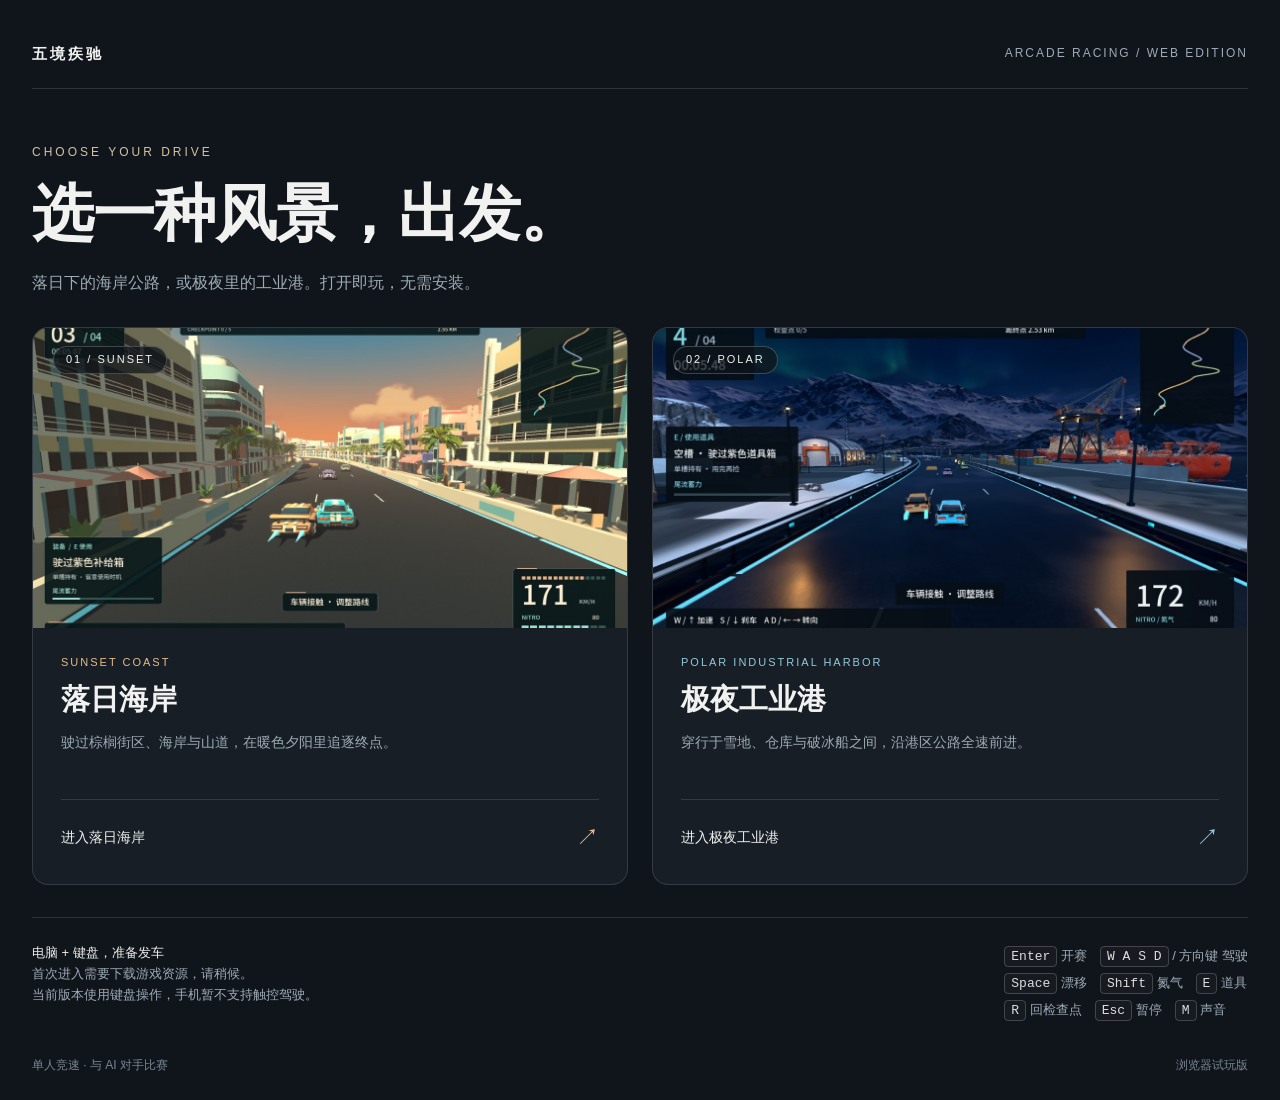
==== site/index.html @ e7e289bb "Publish Sunset Coast and Polar Harbor browser racing games" ====
<!doctype html>
<html lang="zh-CN">
<head>
<meta charset="utf-8">
<meta name="viewport" content="width=device-width,initial-scale=1">
<meta name="theme-color" content="#10151b">
<meta name="description" content="打开浏览器，驶入落日海岸与极夜工业港。两种风格，一场街机竞速。">
<title>五境疾驰 · 在线竞速</title>
<link rel="icon" href="sunset/game.icon.png">
<style>
:root{color-scheme:dark;--muted:#9eaab6;--line:#ffffff20}
*{box-sizing:border-box}body{margin:0;background:#10151b;color:#f1f2ef;font-family:Inter,"PingFang SC","Microsoft YaHei",sans-serif;line-height:1.6}
main{max-width:1320px;margin:auto;padding:42px 32px 28px}header{display:flex;justify-content:space-between;align-items:center;border-bottom:1px solid var(--line);padding-bottom:22px}
.brand{font-size:15px;font-weight:750;letter-spacing:3px}.edition{font-size:12px;color:var(--muted);letter-spacing:2px}
.intro{padding:54px 0 32px}.eyebrow{color:#d3c3a1;font-size:12px;letter-spacing:3px}.intro h1{font-size:clamp(36px,5vw,62px);font-weight:650;line-height:1.2;letter-spacing:-1px;margin:15px 0 18px}.intro p{color:var(--muted);margin:0;font-size:16px}
.games{display:grid;grid-template-columns:1fr 1fr;gap:24px}.game{display:block;color:inherit;text-decoration:none;border:1px solid var(--line);border-radius:16px;overflow:hidden;background:#171e26;transition:transform .2s,border-color .2s}.game:hover{transform:translateY(-4px);border-color:#ffffff65}.game:focus-visible{outline:3px solid #9edbe3;outline-offset:5px}
.picture{height:300px;position:relative;overflow:hidden;background:linear-gradient(145deg,#dcae78,#455f69)}.polar .picture{background:linear-gradient(145deg,#5c8598,#142d44)}.picture img{width:100%;height:100%;object-fit:cover;transition:transform .4s}.game:hover img{transform:scale(1.025)}
.number{position:absolute;left:20px;top:18px;background:#10151bbb;border:1px solid #ffffff35;padding:4px 12px;border-radius:20px;font-size:11px;letter-spacing:2px}
.content{padding:26px 28px 28px}.label{font-size:11px;color:#e7bc87;letter-spacing:2px}.polar .label{color:#91cbdc}h2{font-size:29px;margin:4px 0 9px;font-weight:600}.content p{font-size:14px;color:var(--muted);margin:0;min-height:46px}
.play{display:flex;align-items:center;justify-content:space-between;border-top:1px solid var(--line);margin-top:22px;padding-top:19px;font-size:14px}.arrow{font-size:23px;color:#e7bc87}.polar .arrow{color:#91cbdc}
.instructions{display:flex;gap:32px;justify-content:space-between;margin-top:32px;border-top:1px solid var(--line);padding-top:25px;color:var(--muted);font-size:13px}.instructions strong{color:#eee;font-weight:500}.keys{line-height:2}kbd{font:11px inherit;border:1px solid #ffffff30;border-radius:4px;padding:2px 6px;background:#ffffff07;color:#ddd}
footer{margin-top:32px;color:#788693;font-size:12px;display:flex;justify-content:space-between}
@media(max-width:750px){main{padding:24px 18px}.intro{padding-top:36px}.games{grid-template-columns:1fr}.picture{height:240px}.instructions{flex-direction:column;gap:14px}.edition{font-size:10px}.content{padding:22px}.intro p{font-size:14px}footer{gap:15px}}
@media(prefers-reduced-motion:reduce){*{transition:none!important}}
</style>
</head>
<body>
<main>
<header><span class="brand">五境疾驰</span><span class="edition">ARCADE RACING / WEB EDITION</span></header>
<section class="intro"><div class="eyebrow">CHOOSE YOUR DRIVE</div><h1>选一种风景，出发。</h1><p>落日下的海岸公路，或极夜里的工业港。打开即玩，无需安装。</p></section>
<section class="games" aria-label="选择赛车风格">
<a class="game sunset" href="sunset/"><div class="picture"><img src="images/sunset.jpg" alt="落日海岸游戏实机画面" width="1280" height="800"><span class="number">01 / SUNSET</span></div><div class="content"><div class="label">SUNSET COAST</div><h2>落日海岸</h2><p>驶过棕榈街区、海岸与山道，在暖色夕阳里追逐终点。</p><div class="play"><span>进入落日海岸</span><span class="arrow" aria-hidden="true">↗</span></div></div></a>
<a class="game polar" href="polar/"><div class="picture"><img src="images/polar.jpg" alt="极夜工业港游戏实机画面" width="1280" height="800"><span class="number">02 / POLAR</span></div><div class="content"><div class="label">POLAR INDUSTRIAL HARBOR</div><h2>极夜工业港</h2><p>穿行于雪地、仓库与破冰船之间，沿港区公路全速前进。</p><div class="play"><span>进入极夜工业港</span><span class="arrow" aria-hidden="true">↗</span></div></div></a>
</section>
<section class="instructions" aria-label="操作说明"><div><strong>电脑 + 键盘，准备发车</strong><br>首次进入需要下载游戏资源，请稍候。<br>当前版本使用键盘操作，手机暂不支持触控驾驶。</div><div class="keys"><kbd>Enter</kbd> 开赛　<kbd>W A S D</kbd> / 方向键 驾驶<br><kbd>Space</kbd> 漂移　<kbd>Shift</kbd> 氮气　<kbd>E</kbd> 道具<br><kbd>R</kbd> 回检查点　<kbd>Esc</kbd> 暂停　<kbd>M</kbd> 声音</div></section>
<footer><span>单人竞速 · 与 AI 对手比赛</span><span>浏览器试玩版</span></footer>
</main>
</body>
</html>
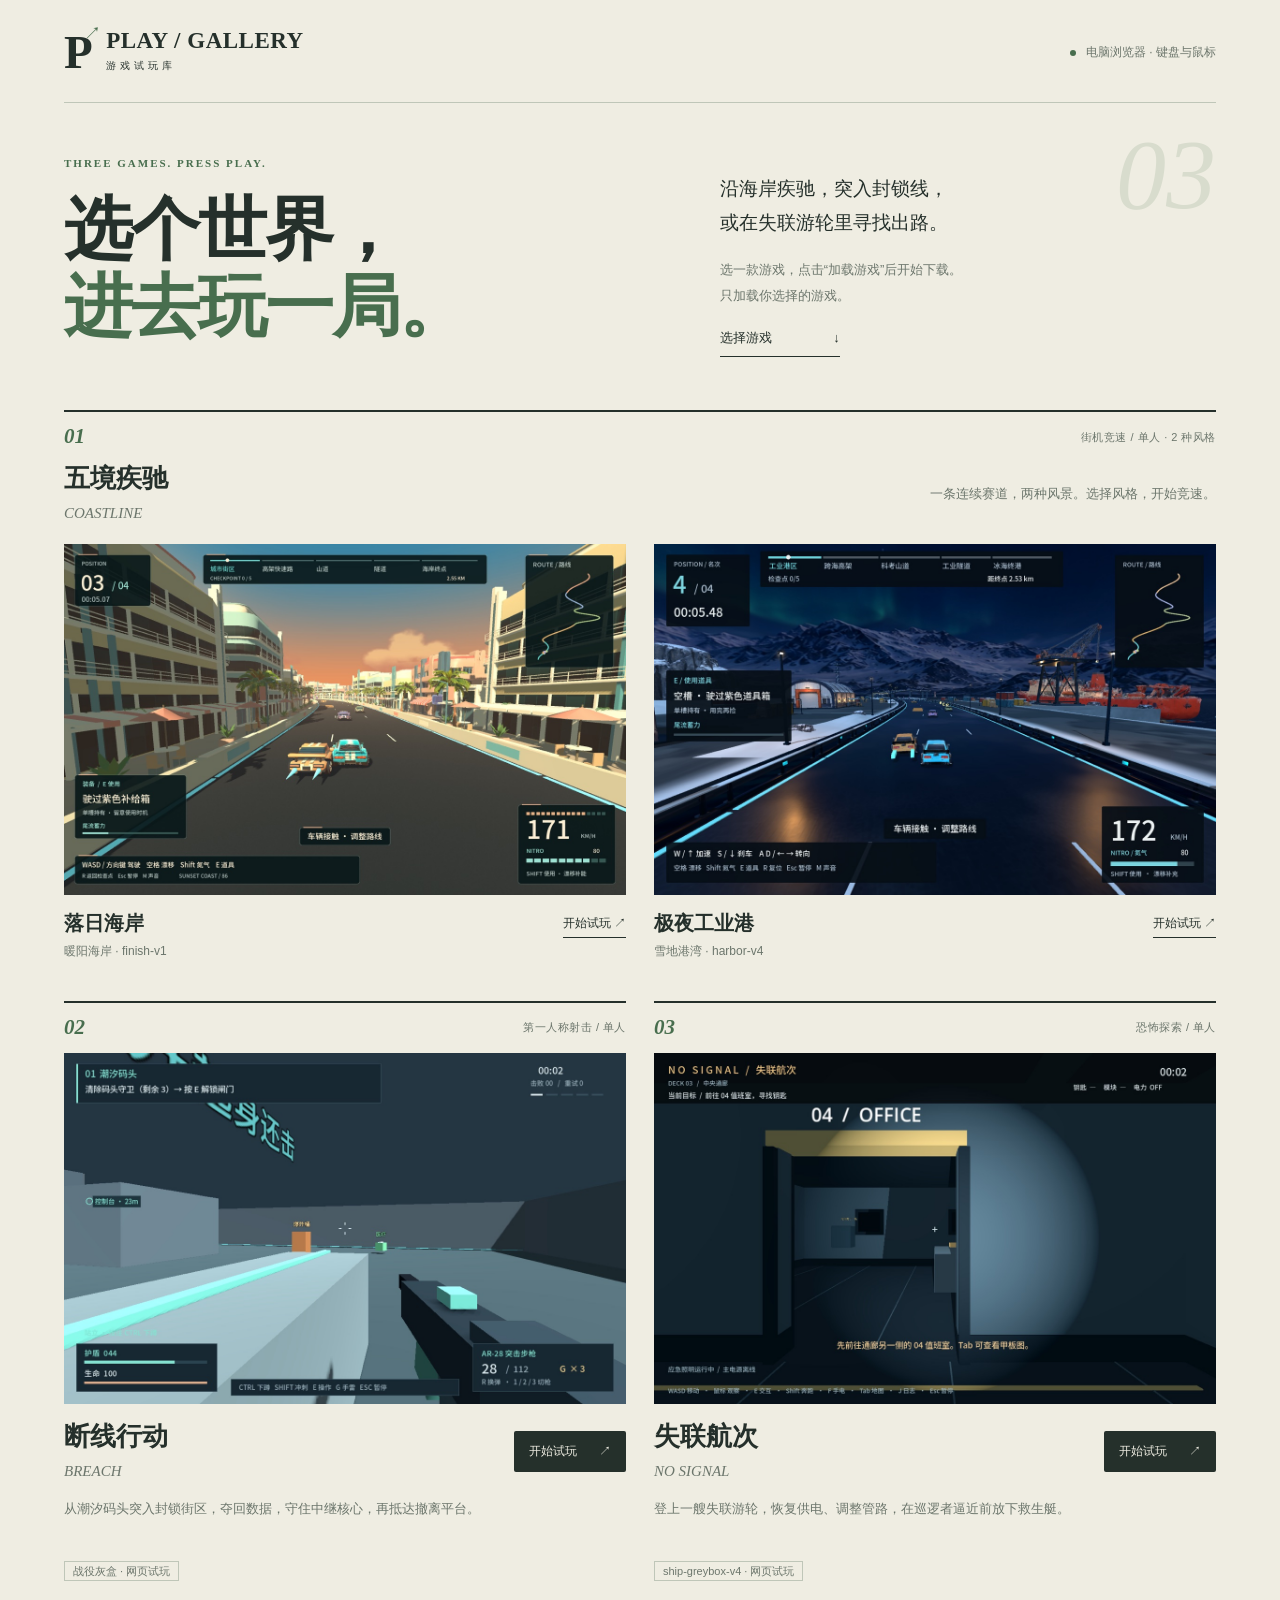
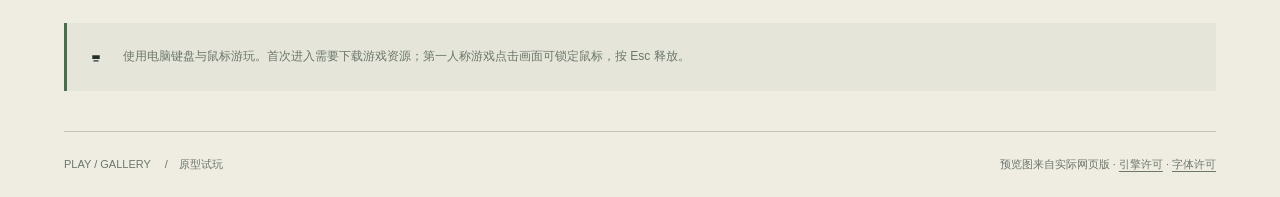
==== commit e9595414: "Add three-game gallery with click-to-load browser players" ====
--- a/site/index.html
+++ b/site/index.html
@@ -1,39 +1,21 @@
 <!doctype html>
-<html lang="zh-CN">
-<head>
-<meta charset="utf-8">
-<meta name="viewport" content="width=device-width,initial-scale=1">
-<meta name="theme-color" content="#10151b">
-<meta name="description" content="打开浏览器，驶入落日海岸与极夜工业港。两种风格，一场街机竞速。">
-<title>五境疾驰 · 在线竞速</title>
-<link rel="icon" href="sunset/game.icon.png">
-<style>
-:root{color-scheme:dark;--muted:#9eaab6;--line:#ffffff20}
-*{box-sizing:border-box}body{margin:0;background:#10151b;color:#f1f2ef;font-family:Inter,"PingFang SC","Microsoft YaHei",sans-serif;line-height:1.6}
-main{max-width:1320px;margin:auto;padding:42px 32px 28px}header{display:flex;justify-content:space-between;align-items:center;border-bottom:1px solid var(--line);padding-bottom:22px}
-.brand{font-size:15px;font-weight:750;letter-spacing:3px}.edition{font-size:12px;color:var(--muted);letter-spacing:2px}
-.intro{padding:54px 0 32px}.eyebrow{color:#d3c3a1;font-size:12px;letter-spacing:3px}.intro h1{font-size:clamp(36px,5vw,62px);font-weight:650;line-height:1.2;letter-spacing:-1px;margin:15px 0 18px}.intro p{color:var(--muted);margin:0;font-size:16px}
-.games{display:grid;grid-template-columns:1fr 1fr;gap:24px}.game{display:block;color:inherit;text-decoration:none;border:1px solid var(--line);border-radius:16px;overflow:hidden;background:#171e26;transition:transform .2s,border-color .2s}.game:hover{transform:translateY(-4px);border-color:#ffffff65}.game:focus-visible{outline:3px solid #9edbe3;outline-offset:5px}
-.picture{height:300px;position:relative;overflow:hidden;background:linear-gradient(145deg,#dcae78,#455f69)}.polar .picture{background:linear-gradient(145deg,#5c8598,#142d44)}.picture img{width:100%;height:100%;object-fit:cover;transition:transform .4s}.game:hover img{transform:scale(1.025)}
-.number{position:absolute;left:20px;top:18px;background:#10151bbb;border:1px solid #ffffff35;padding:4px 12px;border-radius:20px;font-size:11px;letter-spacing:2px}
-.content{padding:26px 28px 28px}.label{font-size:11px;color:#e7bc87;letter-spacing:2px}.polar .label{color:#91cbdc}h2{font-size:29px;margin:4px 0 9px;font-weight:600}.content p{font-size:14px;color:var(--muted);margin:0;min-height:46px}
-.play{display:flex;align-items:center;justify-content:space-between;border-top:1px solid var(--line);margin-top:22px;padding-top:19px;font-size:14px}.arrow{font-size:23px;color:#e7bc87}.polar .arrow{color:#91cbdc}
-.instructions{display:flex;gap:32px;justify-content:space-between;margin-top:32px;border-top:1px solid var(--line);padding-top:25px;color:var(--muted);font-size:13px}.instructions strong{color:#eee;font-weight:500}.keys{line-height:2}kbd{font:11px inherit;border:1px solid #ffffff30;border-radius:4px;padding:2px 6px;background:#ffffff07;color:#ddd}
-footer{margin-top:32px;color:#788693;font-size:12px;display:flex;justify-content:space-between}
-@media(max-width:750px){main{padding:24px 18px}.intro{padding-top:36px}.games{grid-template-columns:1fr}.picture{height:240px}.instructions{flex-direction:column;gap:14px}.edition{font-size:10px}.content{padding:22px}.intro p{font-size:14px}footer{gap:15px}}
-@media(prefers-reduced-motion:reduce){*{transition:none!important}}
-</style>
-</head>
-<body>
-<main>
-<header><span class="brand">五境疾驰</span><span class="edition">ARCADE RACING / WEB EDITION</span></header>
-<section class="intro"><div class="eyebrow">CHOOSE YOUR DRIVE</div><h1>选一种风景，出发。</h1><p>落日下的海岸公路，或极夜里的工业港。打开即玩，无需安装。</p></section>
-<section class="games" aria-label="选择赛车风格">
-<a class="game sunset" href="sunset/"><div class="picture"><img src="images/sunset.jpg" alt="落日海岸游戏实机画面" width="1280" height="800"><span class="number">01 / SUNSET</span></div><div class="content"><div class="label">SUNSET COAST</div><h2>落日海岸</h2><p>驶过棕榈街区、海岸与山道，在暖色夕阳里追逐终点。</p><div class="play"><span>进入落日海岸</span><span class="arrow" aria-hidden="true">↗</span></div></div></a>
-<a class="game polar" href="polar/"><div class="picture"><img src="images/polar.jpg" alt="极夜工业港游戏实机画面" width="1280" height="800"><span class="number">02 / POLAR</span></div><div class="content"><div class="label">POLAR INDUSTRIAL HARBOR</div><h2>极夜工业港</h2><p>穿行于雪地、仓库与破冰船之间，沿港区公路全速前进。</p><div class="play"><span>进入极夜工业港</span><span class="arrow" aria-hidden="true">↗</span></div></div></a>
-</section>
-<section class="instructions" aria-label="操作说明"><div><strong>电脑 + 键盘，准备发车</strong><br>首次进入需要下载游戏资源，请稍候。<br>当前版本使用键盘操作，手机暂不支持触控驾驶。</div><div class="keys"><kbd>Enter</kbd> 开赛　<kbd>W A S D</kbd> / 方向键 驾驶<br><kbd>Space</kbd> 漂移　<kbd>Shift</kbd> 氮气　<kbd>E</kbd> 道具<br><kbd>R</kbd> 回检查点　<kbd>Esc</kbd> 暂停　<kbd>M</kbd> 声音</div></section>
-<footer><span>单人竞速 · 与 AI 对手比赛</span><span>浏览器试玩版</span></footer>
-</main>
-</body>
-</html>
+<html lang="zh-CN"><head><meta charset="utf-8"><meta name="viewport" content="width=device-width,initial-scale=1">
+<meta name="theme-color" content="#efede2"><meta name="description" content="五境疾驰、断线行动与失联航次。选择游戏，在浏览器里直接试玩。">
+<title>PLAY / 游戏试玩库</title><link rel="stylesheet" href="gallery.css"><link rel="icon" href="sunset/game.icon.png"></head><body>
+<main><header class="masthead"><a class="brand" href="./"><b>P<span>↗</span></b><div>PLAY / GALLERY<small>游戏试玩库</small></div></a><span class="desktop-note"><i></i> 电脑浏览器 · 键盘与鼠标</span></header>
+<section class="hero"><div><p class="eyebrow">THREE GAMES. PRESS PLAY.</p><h1>选个世界，<br><span>进去玩一局。</span></h1></div><div class="hero-copy"><span class="count">03</span><p>沿海岸疾驰，突入封锁线，<br>或在失联游轮里寻找出路。</p><small>选一款游戏，点击“加载游戏”后开始下载。<br>只加载你选择的游戏。</small><a class="text-link" href="#games">选择游戏 <span>↓</span></a></div></section>
+<section id="games" class="games" aria-label="游戏列表">
+<article class="game-card racing"><div class="card-meta"><i>01</i><span>街机竞速 / 单人 · 2 种风格</span></div><div class="racing-heading"><div><h2>五境疾驰</h2><em>COASTLINE</em></div><p>一条连续赛道，两种风景。选择风格，开始竞速。</p></div>
+<div class="style-grid">
+<a class="style" href="play.html?game=sunset"><img src="images/sunset.jpg" alt="落日海岸浏览器实机画面" width="1280" height="800"><div><h3>落日海岸</h3><span>暖阳海岸 · finish-v1</span><b>开始试玩 ↗</b></div></a>
+<a class="style" href="play.html?game=polar"><img src="images/polar.jpg" alt="极夜工业港浏览器实机画面" width="1280" height="800"><div><h3>极夜工业港</h3><span>雪地港湾 · harbor-v4</span><b>开始试玩 ↗</b></div></a>
+</div></article><article class="game-card"><div class="card-meta"><i>02</i><span>第一人称射击 / 单人</span></div>
+<a class="image-link" href="play.html?game=breach" aria-label="试玩断线行动"><img src="images/breach.jpg" alt="断线行动浏览器实机画面" width="1280" height="800" loading="lazy"></a>
+<div class="card-heading"><div><h2><a href="play.html?game=breach">断线行动</a></h2><em>BREACH</em></div><a class="button" href="play.html?game=breach">开始试玩 <span>↗</span></a></div>
+<p>从潮汐码头突入封锁街区，夺回数据，守住中继核心，再抵达撤离平台。</p><span class="tag">战役灰盒 · 网页试玩</span></article><article class="game-card"><div class="card-meta"><i>03</i><span>恐怖探索 / 单人</span></div>
+<a class="image-link" href="play.html?game=no-signal" aria-label="试玩失联航次"><img src="images/no-signal.jpg" alt="失联航次浏览器实机画面" width="1280" height="800" loading="lazy"></a>
+<div class="card-heading"><div><h2><a href="play.html?game=no-signal">失联航次</a></h2><em>NO SIGNAL</em></div><a class="button" href="play.html?game=no-signal">开始试玩 <span>↗</span></a></div>
+<p>登上一艘失联游轮，恢复供电、调整管路，在巡逻者逼近前放下救生艇。</p><span class="tag">ship-greybox-v4 · 网页试玩</span></article>
+</section><aside class="notice"><span>⌨</span><p>使用电脑键盘与鼠标游玩。首次进入需要下载游戏资源；第一人称游戏点击画面可锁定鼠标，按 Esc 释放。</p></aside>
+<footer><span>PLAY / GALLERY　 /　原型试玩</span><span>预览图来自实际网页版 · <a href="licenses/Godot-LICENSE.txt">引擎许可</a> · <a href="licenses/NotoSansSC-OFL.txt">字体许可</a></span></footer>
+</main></body></html>
--- a/site/gallery.css
+++ b/site/gallery.css
@@ -0,0 +1,15 @@
+
+:root{color-scheme:light;--paper:#efede2;--ink:#25302b;--muted:#6c766c;--accent:#486e4e;--line:#bfc6b8}
+*{box-sizing:border-box}html{scroll-behavior:smooth}body{margin:0;background:var(--paper);color:var(--ink);font:15px/1.7 "PingFang SC","Microsoft YaHei",sans-serif}
+a{color:inherit;text-decoration:none}button{font:inherit}a:focus-visible,button:focus-visible{outline:3px solid var(--accent);outline-offset:5px}
+main{max-width:1400px;margin:auto;padding:28px 64px 24px}.masthead{display:flex;align-items:center;justify-content:space-between;border-bottom:1px solid var(--line);padding-bottom:25px}
+.brand{display:flex;align-items:center;gap:13px;font:bold 23px Georgia,serif;letter-spacing:.5px}.brand b{position:relative;font:700 47px Georgia,serif;line-height:1}.brand b span{position:absolute;right:-8px;top:-7px;font:17px sans-serif;color:var(--accent)}.brand small{display:block;font:10px/2.3 "PingFang SC",sans-serif;letter-spacing:4px}.desktop-note{color:var(--muted);font-size:12px}.desktop-note i{display:inline-block;background:var(--accent);width:6px;height:6px;border-radius:50%;margin-right:7px}
+.hero{display:grid;grid-template-columns:1.2fr 1fr;gap:60px;padding:54px 0 48px}.eyebrow{font:bold 11px Georgia,serif;letter-spacing:2px;color:var(--accent);margin:0 0 22px}h1{font-size:clamp(42px,5.4vw,76px);line-height:1.12;letter-spacing:-2px;margin:0}h1 span{color:var(--accent)}.hero-copy{position:relative;align-self:end;padding:15px 75px 5px 0}.hero-copy>p{font-size:19px;line-height:1.8;margin:0 0 16px}.hero-copy small{color:var(--muted);font-size:13px}.count{position:absolute;right:0;top:-40px;font:italic 100px Georgia,serif;color:#d8dccd;z-index:-0}.text-link{display:block;width:120px;border-bottom:1px solid var(--ink);margin-top:20px;font-size:13px;padding-bottom:7px}.text-link span{float:right}
+.games{display:grid;grid-template-columns:1fr 1fr;gap:38px 28px;scroll-margin-top:25px}.game-card{border-top:2px solid var(--ink);padding-top:12px}.card-meta{display:flex;align-items:center;justify-content:space-between;margin-bottom:13px}.card-meta i{font:bold italic 21px Georgia,serif;color:var(--accent)}.card-meta>span{font-size:11px;letter-spacing:.5px;color:var(--muted)}
+.image-link{display:block;overflow:hidden;background:#1a2932}.image-link img,.style img{display:block;width:100%;height:auto;aspect-ratio:1.6;object-fit:cover;transition:filter .2s}.image-link:hover img,.style:hover img{filter:brightness(1.1)}
+.card-heading{display:flex;justify-content:space-between;align-items:center;gap:12px;margin-top:16px}h2{font-size:26px;line-height:1.3;margin:0 0 4px}em{font:italic 15px Georgia,serif;color:var(--muted)}.button{display:inline-flex;gap:22px;background:var(--ink);color:var(--paper);padding:10px 15px;font-size:12px;border-radius:2px;white-space:nowrap}.button:hover{background:var(--accent)}.game-card>p{font-size:13px;color:var(--muted);margin:15px 0;min-height:44px}.tag{font-size:11px;border:1px solid var(--line);padding:3px 8px;color:var(--muted)}
+.racing{grid-column:1/-1}.racing-heading{display:flex;justify-content:space-between;align-items:center;gap:20px;margin:0 0 18px}.racing-heading p{color:var(--muted);font-size:13px}.style-grid{display:grid;grid-template-columns:1fr 1fr;gap:28px}.style{display:block}.style>div{position:relative;padding:14px 0 0}.style h3{font-size:20px;line-height:1.4;margin:0}.style>div>span{font-size:12px;color:var(--muted)}.style b{position:absolute;right:0;top:18px;font-size:12px;font-weight:500;border-bottom:1px solid var(--ink);padding-bottom:4px}
+.notice{display:flex;align-items:center;gap:22px;background:#e5e6d9;border-left:3px solid var(--accent);padding:17px 24px;margin:40px 0}.notice>span{font-size:20px}.notice p{font-size:12px;color:var(--muted);margin:0}footer{display:flex;justify-content:space-between;gap:20px;border-top:1px solid var(--line);padding-top:23px;color:var(--muted);font-size:11px}footer a{text-decoration:underline;text-underline-offset:3px}
+@media(max-width:900px){main{padding:24px 28px}.hero{gap:25px}.hero-copy{padding-right:0}.count{display:none}.hero-copy>p{font-size:16px}.racing-heading p{max-width:250px}.style b{position:static;display:table;margin-top:7px}}
+@media(max-width:600px){main{padding:22px 18px}.brand{font-size:18px}.brand b{font-size:39px}.desktop-note{font-size:10px;max-width:90px;text-align:right}.hero{grid-template-columns:1fr;padding:32px 0;gap:20px}.hero-copy{padding:0}.hero-copy>p{font-size:15px}.hero-copy small{font-size:12px}h1{font-size:47px}.eyebrow{margin-bottom:16px}.games,.style-grid{grid-template-columns:1fr;gap:26px}.racing-heading{align-items:start}.racing-heading p{font-size:11px;max-width:175px;margin:0}.style b{position:absolute}.card-heading h2{font-size:24px}.game-card>p{min-height:0}footer{flex-direction:column;gap:8px}.notice{padding:15px;gap:14px}.notice p{font-size:11px}}
+@media(prefers-reduced-motion:reduce){html{scroll-behavior:auto}*{transition:none!important}}
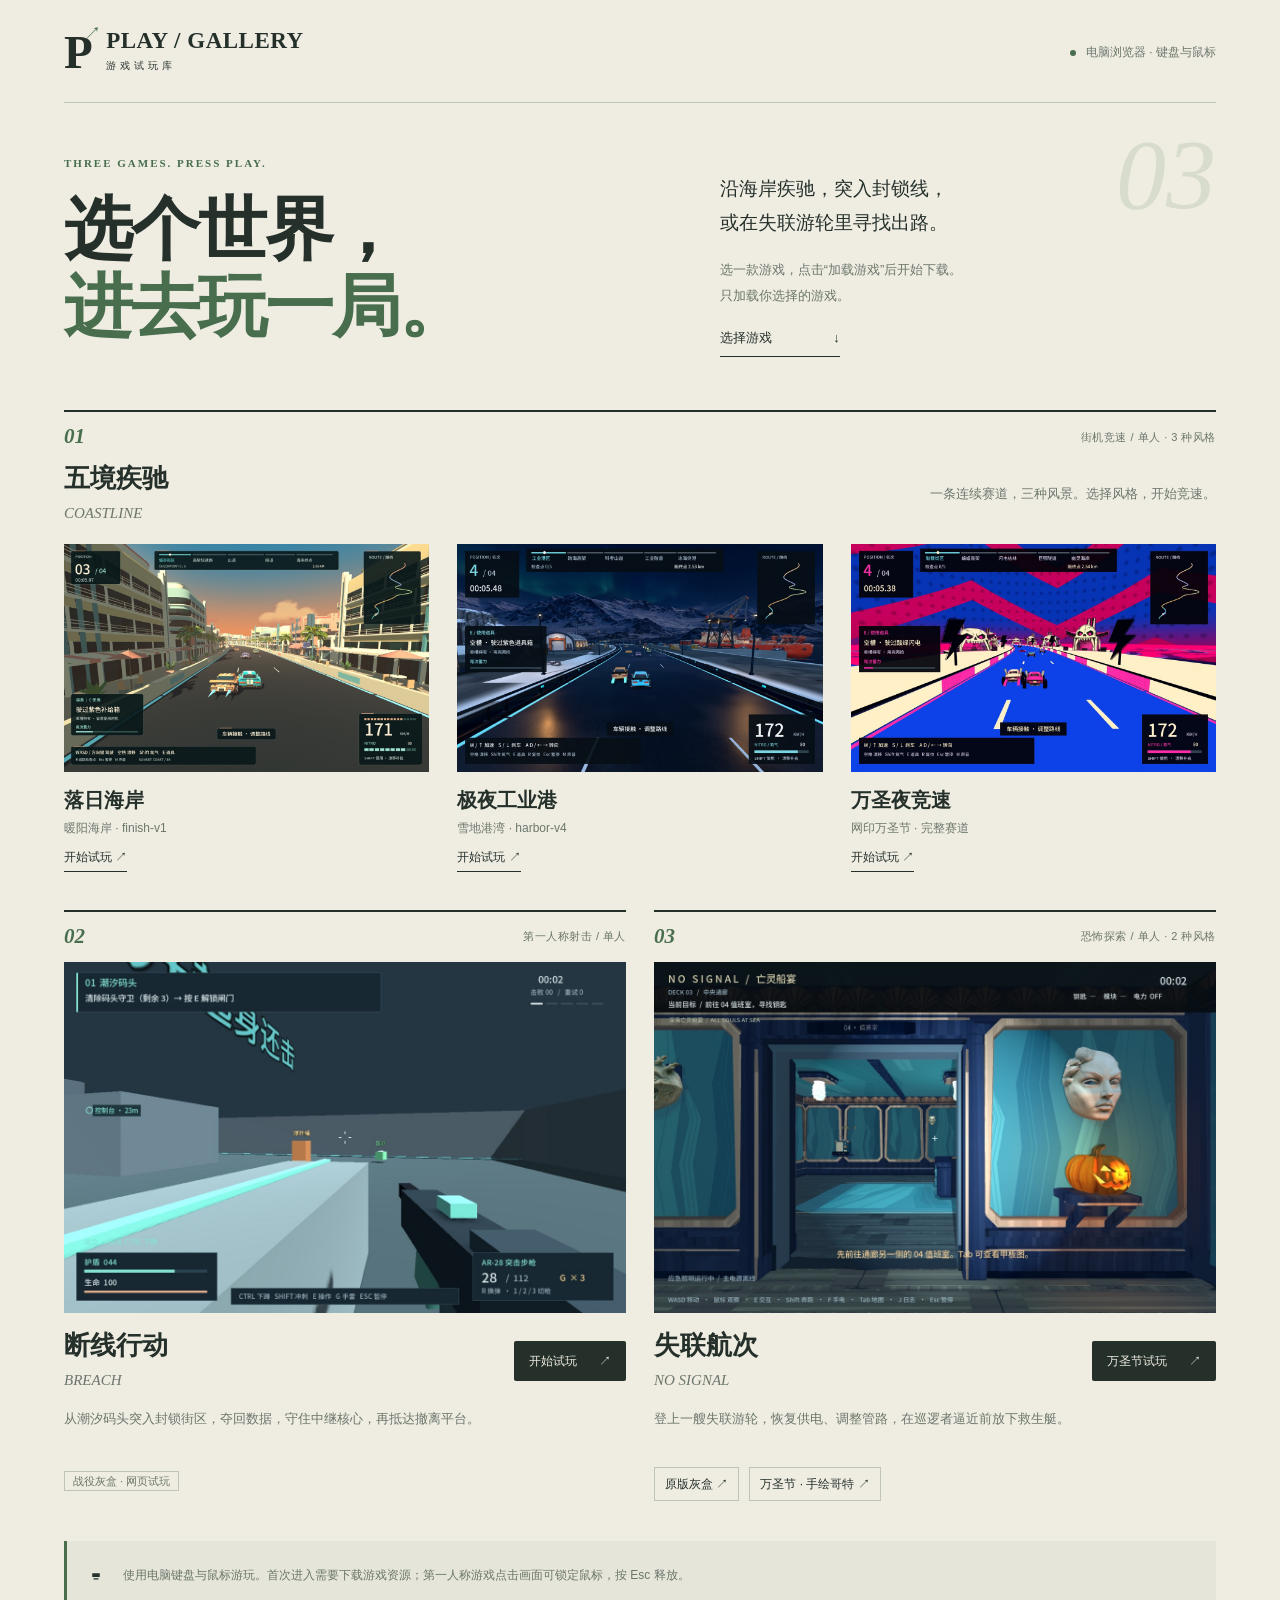
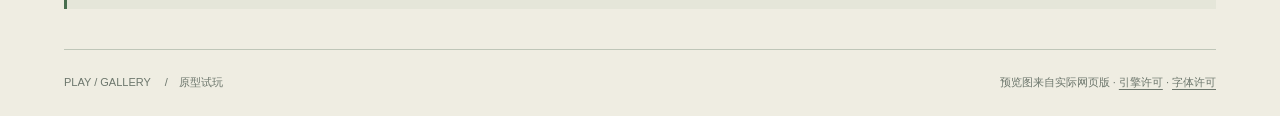
==== commit 3ed4658b: "Publish Halloween racing and painted gothic cruise styles" ====
--- a/site/index.html
+++ b/site/index.html
@@ -1,21 +1,22 @@
 <!doctype html>
 <html lang="zh-CN"><head><meta charset="utf-8"><meta name="viewport" content="width=device-width,initial-scale=1">
 <meta name="theme-color" content="#efede2"><meta name="description" content="五境疾驰、断线行动与失联航次。选择游戏，在浏览器里直接试玩。">
-<title>PLAY / 游戏试玩库</title><link rel="stylesheet" href="gallery.css"><link rel="icon" href="sunset/game.icon.png"></head><body>
+<title>PLAY / 游戏试玩库</title><link rel="stylesheet" href="gallery.css?v=5eb47080fff4"><link rel="icon" href="sunset/game.icon.png"></head><body>
 <main><header class="masthead"><a class="brand" href="./"><b>P<span>↗</span></b><div>PLAY / GALLERY<small>游戏试玩库</small></div></a><span class="desktop-note"><i></i> 电脑浏览器 · 键盘与鼠标</span></header>
 <section class="hero"><div><p class="eyebrow">THREE GAMES. PRESS PLAY.</p><h1>选个世界，<br><span>进去玩一局。</span></h1></div><div class="hero-copy"><span class="count">03</span><p>沿海岸疾驰，突入封锁线，<br>或在失联游轮里寻找出路。</p><small>选一款游戏，点击“加载游戏”后开始下载。<br>只加载你选择的游戏。</small><a class="text-link" href="#games">选择游戏 <span>↓</span></a></div></section>
 <section id="games" class="games" aria-label="游戏列表">
-<article class="game-card racing"><div class="card-meta"><i>01</i><span>街机竞速 / 单人 · 2 种风格</span></div><div class="racing-heading"><div><h2>五境疾驰</h2><em>COASTLINE</em></div><p>一条连续赛道，两种风景。选择风格，开始竞速。</p></div>
+<article class="game-card racing"><div class="card-meta"><i>01</i><span>街机竞速 / 单人 · 3 种风格</span></div><div class="racing-heading"><div><h2>五境疾驰</h2><em>COASTLINE</em></div><p>一条连续赛道，三种风景。选择风格，开始竞速。</p></div>
 <div class="style-grid">
 <a class="style" href="play.html?game=sunset"><img src="images/sunset.jpg" alt="落日海岸浏览器实机画面" width="1280" height="800"><div><h3>落日海岸</h3><span>暖阳海岸 · finish-v1</span><b>开始试玩 ↗</b></div></a>
 <a class="style" href="play.html?game=polar"><img src="images/polar.jpg" alt="极夜工业港浏览器实机画面" width="1280" height="800"><div><h3>极夜工业港</h3><span>雪地港湾 · harbor-v4</span><b>开始试玩 ↗</b></div></a>
+<a class="style" href="play.html?game=halloween-racing"><img src="images/halloween-racing.jpg" alt="万圣夜竞速浏览器实机画面" width="1280" height="800"><div><h3>万圣夜竞速</h3><span>网印万圣节 · 完整赛道</span><b>开始试玩 ↗</b></div></a>
 </div></article><article class="game-card"><div class="card-meta"><i>02</i><span>第一人称射击 / 单人</span></div>
 <a class="image-link" href="play.html?game=breach" aria-label="试玩断线行动"><img src="images/breach.jpg" alt="断线行动浏览器实机画面" width="1280" height="800" loading="lazy"></a>
 <div class="card-heading"><div><h2><a href="play.html?game=breach">断线行动</a></h2><em>BREACH</em></div><a class="button" href="play.html?game=breach">开始试玩 <span>↗</span></a></div>
-<p>从潮汐码头突入封锁街区，夺回数据，守住中继核心，再抵达撤离平台。</p><span class="tag">战役灰盒 · 网页试玩</span></article><article class="game-card"><div class="card-meta"><i>03</i><span>恐怖探索 / 单人</span></div>
-<a class="image-link" href="play.html?game=no-signal" aria-label="试玩失联航次"><img src="images/no-signal.jpg" alt="失联航次浏览器实机画面" width="1280" height="800" loading="lazy"></a>
-<div class="card-heading"><div><h2><a href="play.html?game=no-signal">失联航次</a></h2><em>NO SIGNAL</em></div><a class="button" href="play.html?game=no-signal">开始试玩 <span>↗</span></a></div>
-<p>登上一艘失联游轮，恢复供电、调整管路，在巡逻者逼近前放下救生艇。</p><span class="tag">ship-greybox-v4 · 网页试玩</span></article>
+<p>从潮汐码头突入封锁街区，夺回数据，守住中继核心，再抵达撤离平台。</p><span class="tag">战役灰盒 · 网页试玩</span></article><article class="game-card"><div class="card-meta"><i>03</i><span>恐怖探索 / 单人 · 2 种风格</span></div>
+<a class="image-link" href="play.html?game=no-signal-halloween" aria-label="试玩失联航次万圣节版"><img src="images/no-signal-halloween.jpg" alt="失联航次万圣节手绘哥特版浏览器实机画面" width="1280" height="800" loading="lazy"></a>
+<div class="card-heading"><div><h2>失联航次</h2><em>NO SIGNAL</em></div><a class="button" href="play.html?game=no-signal-halloween">万圣节试玩 <span>↗</span></a></div>
+<p>登上一艘失联游轮，恢复供电、调整管路，在巡逻者逼近前放下救生艇。</p><div class="variant-links"><a href="play.html?game=no-signal">原版灰盒 ↗</a><a href="play.html?game=no-signal-halloween">万圣节 · 手绘哥特 ↗</a></div></article>
 </section><aside class="notice"><span>⌨</span><p>使用电脑键盘与鼠标游玩。首次进入需要下载游戏资源；第一人称游戏点击画面可锁定鼠标，按 Esc 释放。</p></aside>
 <footer><span>PLAY / GALLERY　 /　原型试玩</span><span>预览图来自实际网页版 · <a href="licenses/Godot-LICENSE.txt">引擎许可</a> · <a href="licenses/NotoSansSC-OFL.txt">字体许可</a></span></footer>
 </main></body></html>
--- a/site/gallery.css
+++ b/site/gallery.css
@@ -10,6 +10,8 @@
 .card-heading{display:flex;justify-content:space-between;align-items:center;gap:12px;margin-top:16px}h2{font-size:26px;line-height:1.3;margin:0 0 4px}em{font:italic 15px Georgia,serif;color:var(--muted)}.button{display:inline-flex;gap:22px;background:var(--ink);color:var(--paper);padding:10px 15px;font-size:12px;border-radius:2px;white-space:nowrap}.button:hover{background:var(--accent)}.game-card>p{font-size:13px;color:var(--muted);margin:15px 0;min-height:44px}.tag{font-size:11px;border:1px solid var(--line);padding:3px 8px;color:var(--muted)}
 .racing{grid-column:1/-1}.racing-heading{display:flex;justify-content:space-between;align-items:center;gap:20px;margin:0 0 18px}.racing-heading p{color:var(--muted);font-size:13px}.style-grid{display:grid;grid-template-columns:1fr 1fr;gap:28px}.style{display:block}.style>div{position:relative;padding:14px 0 0}.style h3{font-size:20px;line-height:1.4;margin:0}.style>div>span{font-size:12px;color:var(--muted)}.style b{position:absolute;right:0;top:18px;font-size:12px;font-weight:500;border-bottom:1px solid var(--ink);padding-bottom:4px}
 .notice{display:flex;align-items:center;gap:22px;background:#e5e6d9;border-left:3px solid var(--accent);padding:17px 24px;margin:40px 0}.notice>span{font-size:20px}.notice p{font-size:12px;color:var(--muted);margin:0}footer{display:flex;justify-content:space-between;gap:20px;border-top:1px solid var(--line);padding-top:23px;color:var(--muted);font-size:11px}footer a{text-decoration:underline;text-underline-offset:3px}
+.racing .style-grid{grid-template-columns:repeat(3,minmax(0,1fr))}.racing .style b{position:static;display:table;margin-top:7px}.variant-links{display:flex;flex-wrap:wrap;gap:10px}.variant-links a{border:1px solid var(--line);padding:6px 10px;font-size:12px}.variant-links a:hover{background:#dfe4d6}
 @media(max-width:900px){main{padding:24px 28px}.hero{gap:25px}.hero-copy{padding-right:0}.count{display:none}.hero-copy>p{font-size:16px}.racing-heading p{max-width:250px}.style b{position:static;display:table;margin-top:7px}}
 @media(max-width:600px){main{padding:22px 18px}.brand{font-size:18px}.brand b{font-size:39px}.desktop-note{font-size:10px;max-width:90px;text-align:right}.hero{grid-template-columns:1fr;padding:32px 0;gap:20px}.hero-copy{padding:0}.hero-copy>p{font-size:15px}.hero-copy small{font-size:12px}h1{font-size:47px}.eyebrow{margin-bottom:16px}.games,.style-grid{grid-template-columns:1fr;gap:26px}.racing-heading{align-items:start}.racing-heading p{font-size:11px;max-width:175px;margin:0}.style b{position:absolute}.card-heading h2{font-size:24px}.game-card>p{min-height:0}footer{flex-direction:column;gap:8px}.notice{padding:15px;gap:14px}.notice p{font-size:11px}}
 @media(prefers-reduced-motion:reduce){html{scroll-behavior:auto}*{transition:none!important}}
+@media(max-width:700px){.racing .style-grid{grid-template-columns:1fr}.racing .style b{position:absolute;display:block;margin-top:0}}
